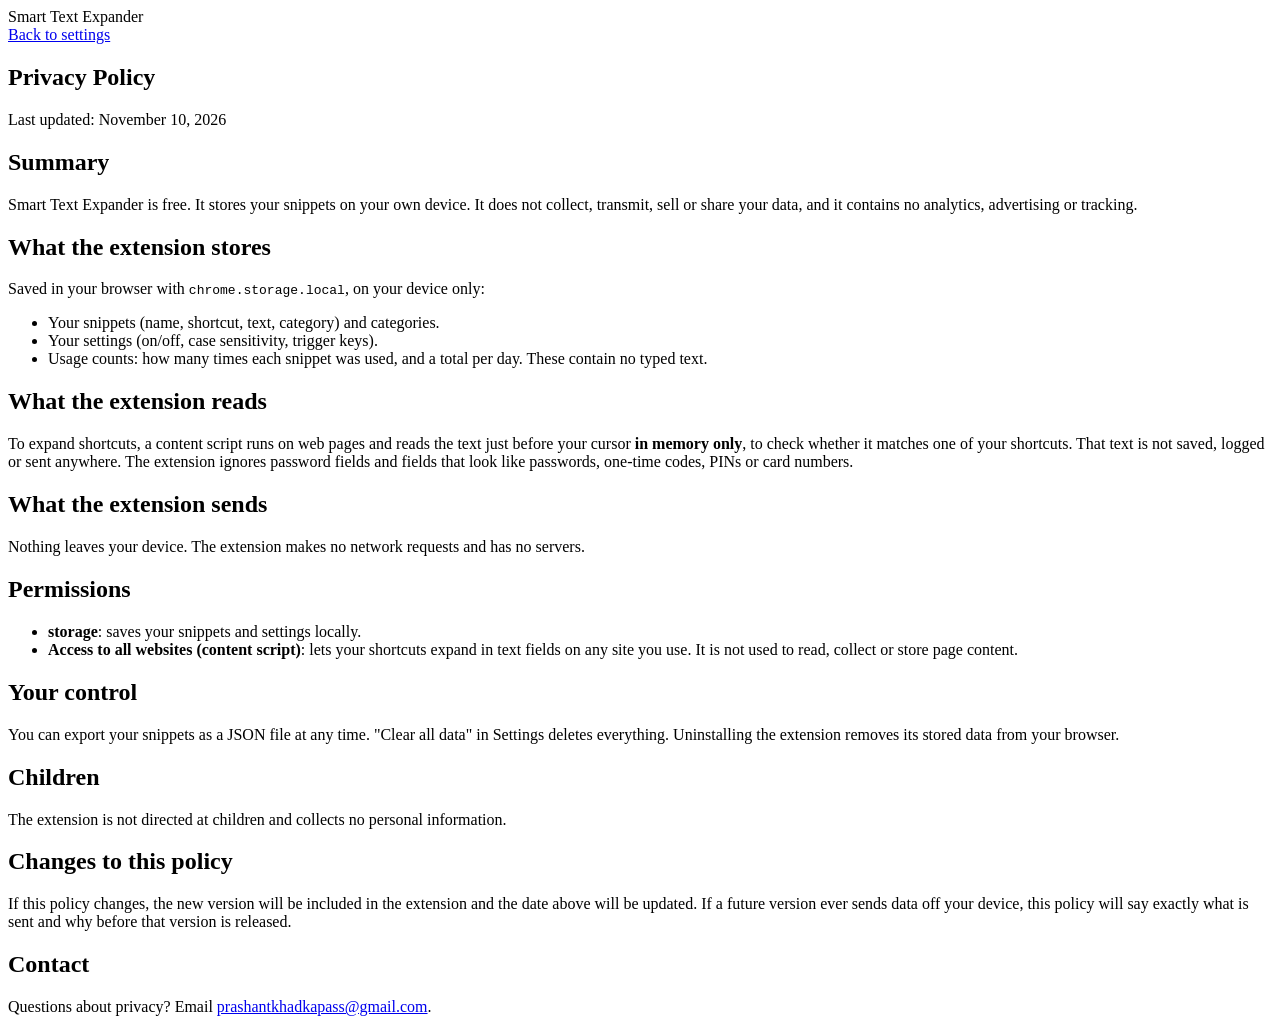
==== privacy-policy.html @ e14b35c2 "Add initial privacy policy page" ====
<!doctype html>
<html lang="en">
<head>
  <meta charset="utf-8">
  <meta name="viewport" content="width=device-width, initial-scale=1">
  <title>Privacy Policy - Smart Text Expander</title>
  <link rel="stylesheet" href="common.css">
  <link rel="stylesheet" href="privacy.css">
</head>
<body>
  <div class="page">
    <header>
      <div class="brand"><img class="logo" src="icons/icon48.png" alt="">Smart Text Expander</div>
      <a class="back" href="options.html#privacy">Back to settings</a>
    </header>
    <article>
      <h1>Privacy Policy</h1>
      <p class="updated">Last updated: November 10, 2026</p>

      <h2>Summary</h2>
      <p>Smart Text Expander is free. It stores your snippets on your own device. It does not collect, transmit, sell or share your data, and it contains no analytics, advertising or tracking.</p>

      <h2>What the extension stores</h2>
      <p>Saved in your browser with <code>chrome.storage.local</code>, on your device only:</p>
      <ul>
        <li>Your snippets (name, shortcut, text, category) and categories.</li>
        <li>Your settings (on/off, case sensitivity, trigger keys).</li>
        <li>Usage counts: how many times each snippet was used, and a total per day. These contain no typed text.</li>
      </ul>

      <h2>What the extension reads</h2>
      <p>To expand shortcuts, a content script runs on web pages and reads the text just before your cursor <b>in memory only</b>, to check whether it matches one of your shortcuts. That text is not saved, logged or sent anywhere. The extension ignores password fields and fields that look like passwords, one-time codes, PINs or card numbers.</p>

      <h2>What the extension sends</h2>
      <p>Nothing leaves your device. The extension makes no network requests and has no servers.</p>

      <h2>Permissions</h2>
      <ul>
        <li><b>storage</b>: saves your snippets and settings locally.</li>
        <li><b>Access to all websites (content script)</b>: lets your shortcuts expand in text fields on any site you use. It is not used to read, collect or store page content.</li>
      </ul>

      <h2>Your control</h2>
      <p>You can export your snippets as a JSON file at any time. "Clear all data" in Settings deletes everything. Uninstalling the extension removes its stored data from your browser.</p>

      <h2>Children</h2>
      <p>The extension is not directed at children and collects no personal information.</p>

      <h2>Changes to this policy</h2>
      <p>If this policy changes, the new version will be included in the extension and the date above will be updated. If a future version ever sends data off your device, this policy will say exactly what is sent and why before that version is released.</p>

      <h2>Contact</h2>
      <p>Questions about privacy? Email <a href="mailto:prashantkhadkapass@gmail.com">prashantkhadkapass@gmail.com</a>.</p>
    </article>
  </div>
</body>
</html>
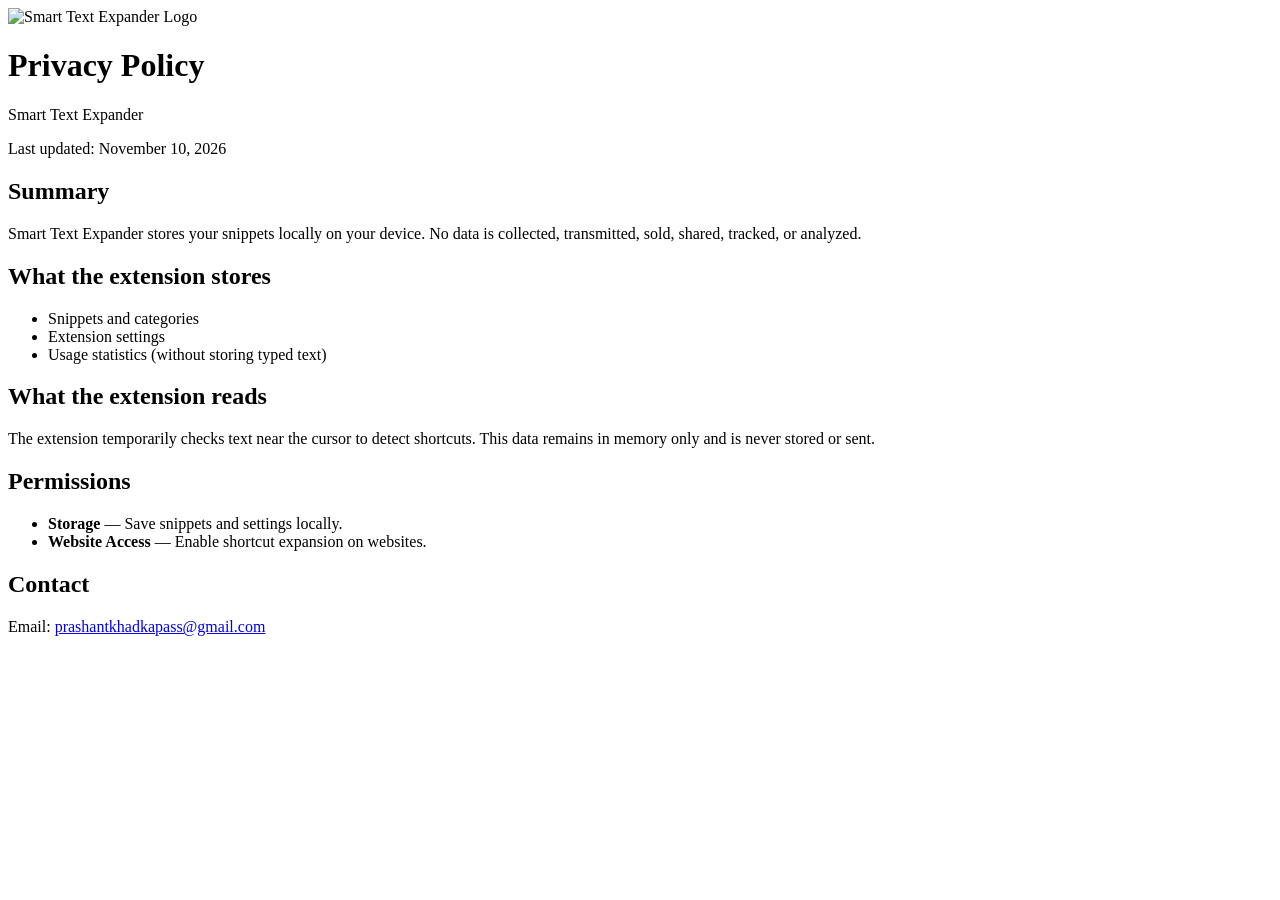
==== commit a38efacb: "Refactor privacy policy structure and content" ====
--- a/privacy-policy.html
+++ b/privacy-policy.html
@@ -4,54 +4,65 @@
   <meta charset="utf-8">
   <meta name="viewport" content="width=device-width, initial-scale=1">
   <title>Privacy Policy - Smart Text Expander</title>
-  <link rel="stylesheet" href="common.css">
+
   <link rel="stylesheet" href="privacy.css">
 </head>
 <body>
-  <div class="page">
-    <header>
-      <div class="brand"><img class="logo" src="icons/icon48.png" alt="">Smart Text Expander</div>
-      <a class="back" href="options.html#privacy">Back to settings</a>
-    </header>
-    <article>
-      <h1>Privacy Policy</h1>
+  <div class="container">
+    <div class="card">
+      <div class="header">
+        <img src="icons/icon48.png" alt="Smart Text Expander Logo">
+        <div>
+          <h1>Privacy Policy</h1>
+          <p>Smart Text Expander</p>
+        </div>
+      </div>
+
       <p class="updated">Last updated: November 10, 2026</p>
 
-      <h2>Summary</h2>
-      <p>Smart Text Expander is free. It stores your snippets on your own device. It does not collect, transmit, sell or share your data, and it contains no analytics, advertising or tracking.</p>
+      <section>
+        <h2>Summary</h2>
+        <p>
+          Smart Text Expander stores your snippets locally on your device.
+          No data is collected, transmitted, sold, shared, tracked, or analyzed.
+        </p>
+      </section>
 
-      <h2>What the extension stores</h2>
-      <p>Saved in your browser with <code>chrome.storage.local</code>, on your device only:</p>
-      <ul>
-        <li>Your snippets (name, shortcut, text, category) and categories.</li>
-        <li>Your settings (on/off, case sensitivity, trigger keys).</li>
-        <li>Usage counts: how many times each snippet was used, and a total per day. These contain no typed text.</li>
-      </ul>
+      <section>
+        <h2>What the extension stores</h2>
+        <ul>
+          <li>Snippets and categories</li>
+          <li>Extension settings</li>
+          <li>Usage statistics (without storing typed text)</li>
+        </ul>
+      </section>
 
-      <h2>What the extension reads</h2>
-      <p>To expand shortcuts, a content script runs on web pages and reads the text just before your cursor <b>in memory only</b>, to check whether it matches one of your shortcuts. That text is not saved, logged or sent anywhere. The extension ignores password fields and fields that look like passwords, one-time codes, PINs or card numbers.</p>
+      <section>
+        <h2>What the extension reads</h2>
+        <p>
+          The extension temporarily checks text near the cursor to detect
+          shortcuts. This data remains in memory only and is never stored or sent.
+        </p>
+      </section>
 
-      <h2>What the extension sends</h2>
-      <p>Nothing leaves your device. The extension makes no network requests and has no servers.</p>
+      <section>
+        <h2>Permissions</h2>
+        <ul>
+          <li><strong>Storage</strong> — Save snippets and settings locally.</li>
+          <li><strong>Website Access</strong> — Enable shortcut expansion on websites.</li>
+        </ul>
+      </section>
 
-      <h2>Permissions</h2>
-      <ul>
-        <li><b>storage</b>: saves your snippets and settings locally.</li>
-        <li><b>Access to all websites (content script)</b>: lets your shortcuts expand in text fields on any site you use. It is not used to read, collect or store page content.</li>
-      </ul>
-
-      <h2>Your control</h2>
-      <p>You can export your snippets as a JSON file at any time. "Clear all data" in Settings deletes everything. Uninstalling the extension removes its stored data from your browser.</p>
-
-      <h2>Children</h2>
-      <p>The extension is not directed at children and collects no personal information.</p>
-
-      <h2>Changes to this policy</h2>
-      <p>If this policy changes, the new version will be included in the extension and the date above will be updated. If a future version ever sends data off your device, this policy will say exactly what is sent and why before that version is released.</p>
-
-      <h2>Contact</h2>
-      <p>Questions about privacy? Email <a href="mailto:prashantkhadkapass@gmail.com">prashantkhadkapass@gmail.com</a>.</p>
-    </article>
+      <section>
+        <h2>Contact</h2>
+        <p>
+          Email:
+          <a href="mailto:prashantkhadkapass@gmail.com">
+            prashantkhadkapass@gmail.com
+          </a>
+        </p>
+      </section>
+    </div>
   </div>
 </body>
 </html>
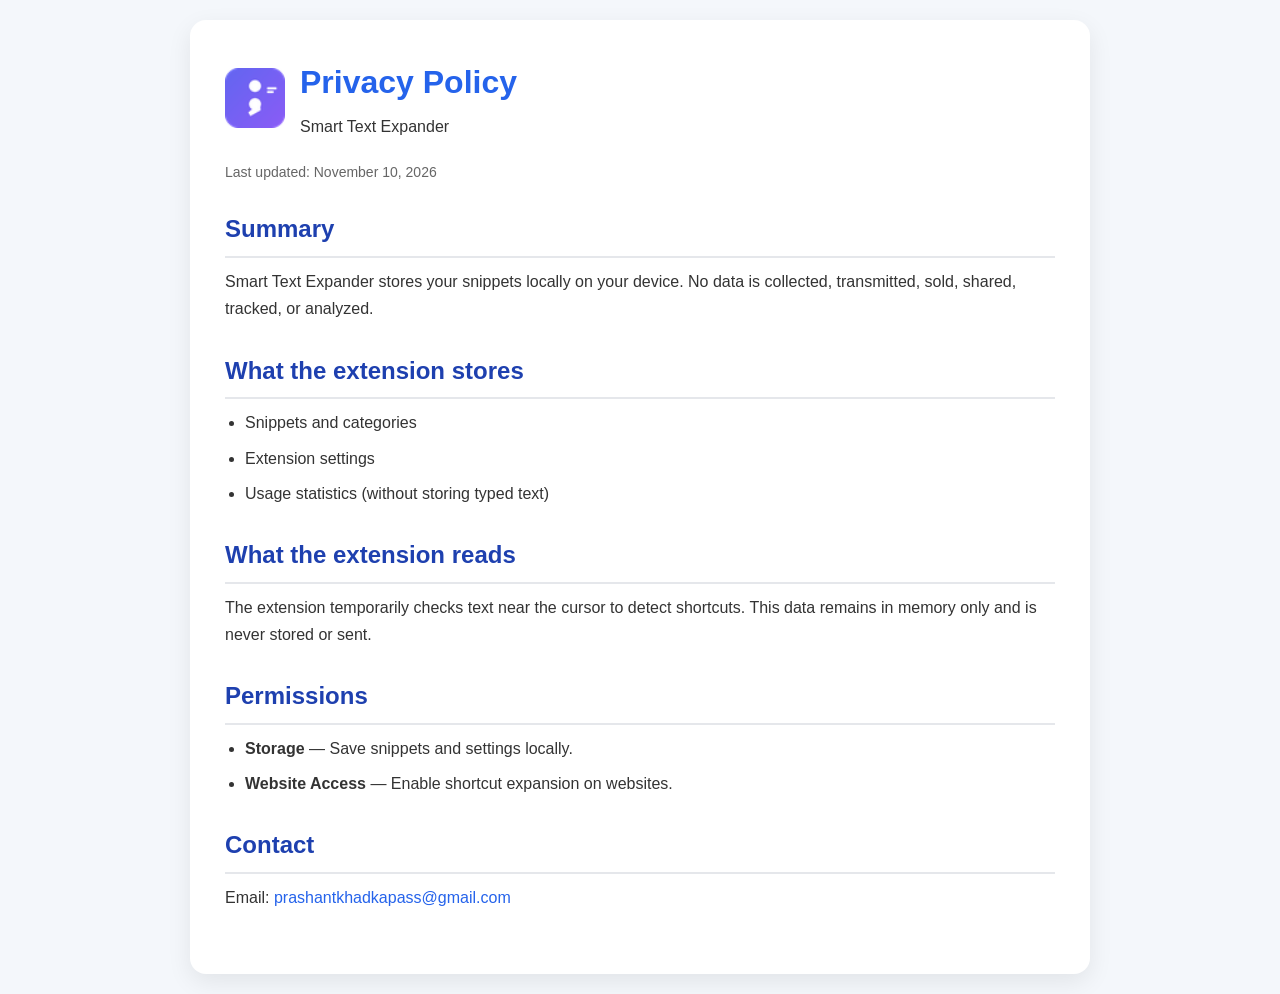
==== commit 414faa60: "Fix image source path in privacy policy" ====
--- a/privacy-policy.html
+++ b/privacy-policy.html
@@ -11,7 +11,7 @@
   <div class="container">
     <div class="card">
       <div class="header">
-        <img src="icons/icon48.png" alt="Smart Text Expander Logo">
+        <img src="icon48.png" alt="Smart Text Expander Logo">
         <div>
           <h1>Privacy Policy</h1>
           <p>Smart Text Expander</p>
--- a/privacy.css
+++ b/privacy.css
@@ -0,0 +1,115 @@
+* {
+    margin: 0;
+    padding: 0;
+    box-sizing: border-box;
+}
+
+body {
+    font-family: "Segoe UI", sans-serif;
+    background: #f4f7fb;
+    color: #333;
+    line-height: 1.7;
+    padding: 20px;
+}
+
+.container {
+    max-width: 900px;
+    margin: 0 auto;
+}
+
+.card {
+    background: #fff;
+    padding: 35px;
+    border-radius: 16px;
+    box-shadow: 0 8px 25px rgba(0,0,0,0.08);
+}
+
+.header {
+    display: flex;
+    align-items: center;
+    gap: 15px;
+    margin-bottom: 20px;
+}
+
+.header img {
+    width: 60px;
+    height: 60px;
+}
+
+.header h1 {
+    color: #2563eb;
+    margin-bottom: 4px;
+}
+
+.updated {
+    color: #666;
+    margin-bottom: 25px;
+    font-size: 14px;
+}
+
+section {
+    margin-bottom: 28px;
+}
+
+section h2 {
+    color: #1e40af;
+    margin-bottom: 10px;
+    border-bottom: 2px solid #e5e7eb;
+    padding-bottom: 6px;
+}
+
+ul {
+    padding-left: 20px;
+}
+
+li {
+    margin-bottom: 8px;
+}
+
+a {
+    color: #2563eb;
+    text-decoration: none;
+}
+
+a:hover {
+    text-decoration: underline;
+}
+
+@media (max-width: 768px) {
+    .card {
+        padding: 20px;
+    }
+
+    .header {
+        flex-direction: column;
+        text-align: center;
+    }
+
+    .header img {
+        width: 50px;
+        height: 50px;
+    }
+
+    .header h1 {
+        font-size: 28px;
+    }
+}
+
+@media (max-width: 480px) {
+    body {
+        padding: 10px;
+    }
+
+    .card {
+        padding: 15px;
+        border-radius: 10px;
+    }
+
+    .header h1 {
+        font-size: 22px;
+    }
+
+    section h2 {
+        font-size: 18px;
+    }
+}
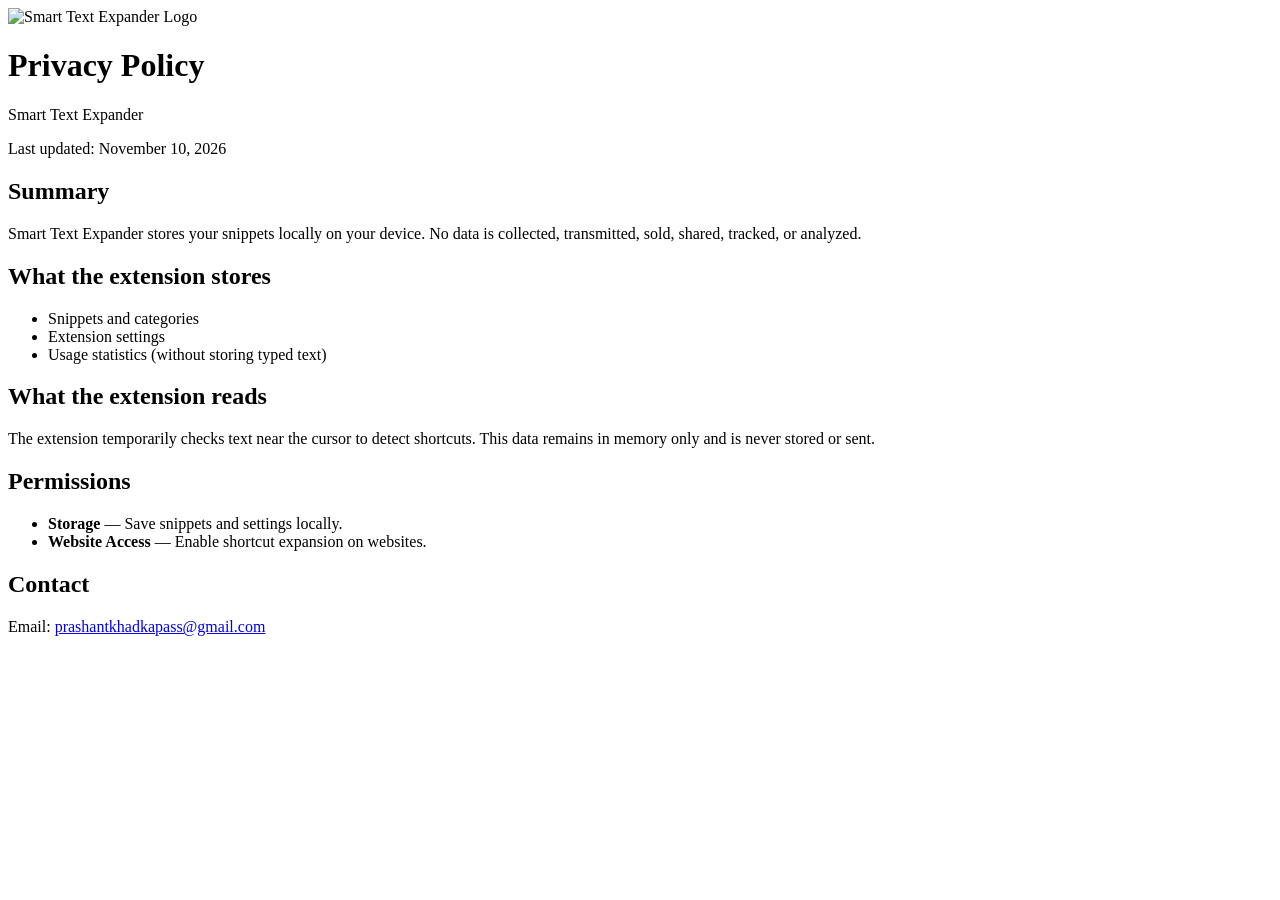
==== commit ef857349: "Fix image source path in privacy-policy.html Updated image source path in privacy policy." ====
--- a/privacy-policy.html
+++ b/privacy-policy.html
@@ -1,17 +1,8 @@
-<!doctype html>
-<html lang="en">
-<head>
-  <meta charset="utf-8">
-  <meta name="viewport" content="width=device-width, initial-scale=1">
-  <title>Privacy Policy - Smart Text Expander</title>
-
-  <link rel="stylesheet" href="privacy.css">
-</head>
 <body>
   <div class="container">
     <div class="card">
       <div class="header">
-        <img src="icon48.png" alt="Smart Text Expander Logo">
+        <img src="icons/icon48.png" alt="Smart Text Expander Logo">
         <div>
           <h1>Privacy Policy</h1>
           <p>Smart Text Expander</p>
@@ -65,4 +56,3 @@
     </div>
   </div>
 </body>
-</html>
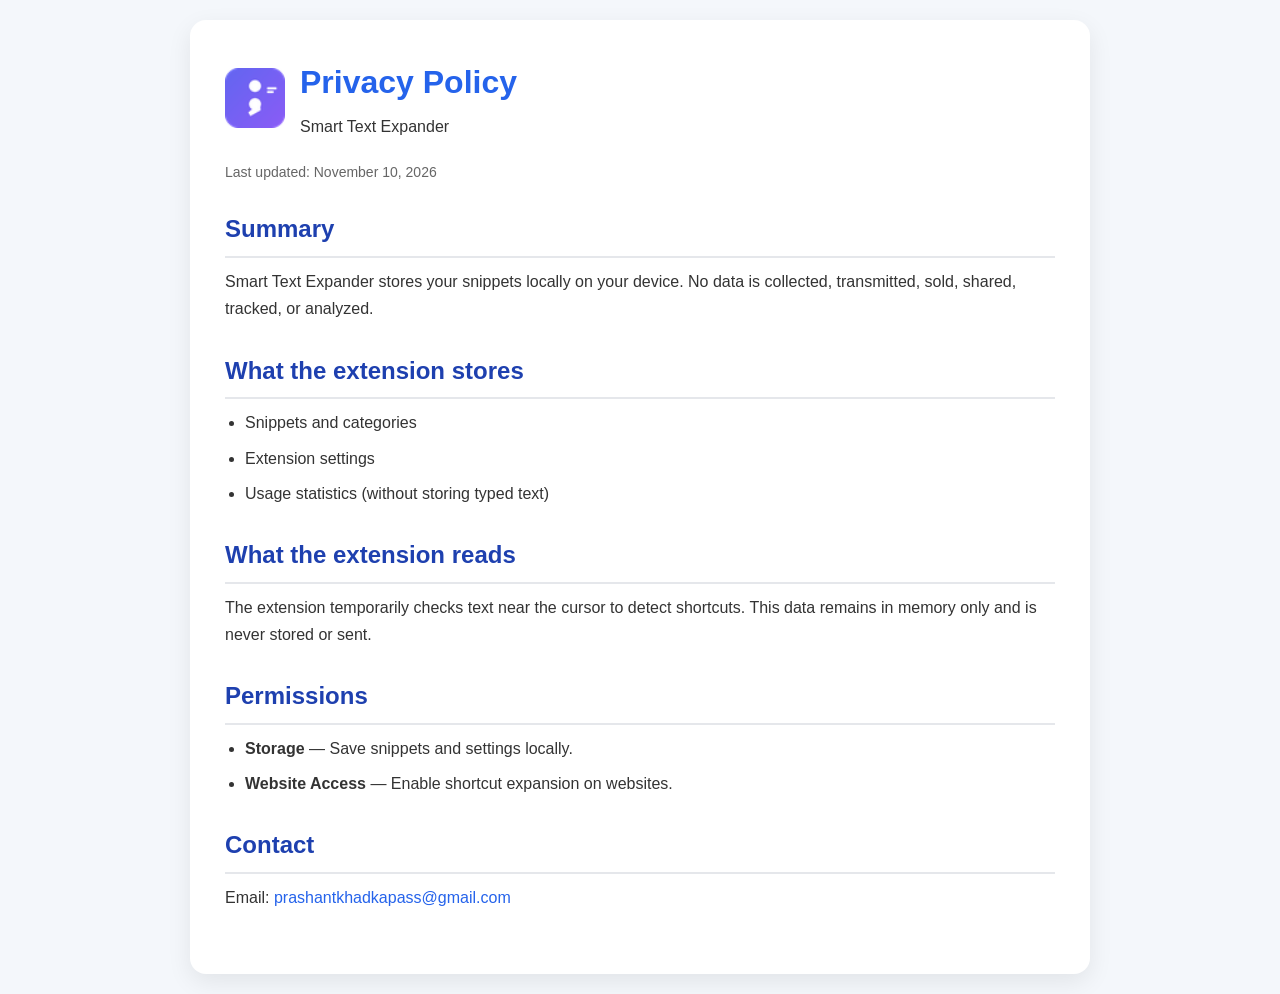
==== commit 96296772: "Update privacy policy HTML structure" ====
--- a/privacy-policy.html
+++ b/privacy-policy.html
@@ -1,3 +1,12 @@
+<!doctype html>
+<html lang="en">
+<head>
+  <meta charset="utf-8">
+  <meta name="viewport" content="width=device-width, initial-scale=1">
+  <title>Privacy Policy - Smart Text Expander</title>
+
+  <link rel="stylesheet" href="privacy.css">
+</head>
 <body>
   <div class="container">
     <div class="card">
@@ -56,3 +65,4 @@
     </div>
   </div>
 </body>
+</html>
--- a/privacy.css
+++ b/privacy.css
@@ -0,0 +1,115 @@
+* {
+    margin: 0;
+    padding: 0;
+    box-sizing: border-box;
+}
+
+body {
+    font-family: "Segoe UI", sans-serif;
+    background: #f4f7fb;
+    color: #333;
+    line-height: 1.7;
+    padding: 20px;
+}
+
+.container {
+    max-width: 900px;
+    margin: 0 auto;
+}
+
+.card {
+    background: #fff;
+    padding: 35px;
+    border-radius: 16px;
+    box-shadow: 0 8px 25px rgba(0,0,0,0.08);
+}
+
+.header {
+    display: flex;
+    align-items: center;
+    gap: 15px;
+    margin-bottom: 20px;
+}
+
+.header img {
+    width: 60px;
+    height: 60px;
+}
+
+.header h1 {
+    color: #2563eb;
+    margin-bottom: 4px;
+}
+
+.updated {
+    color: #666;
+    margin-bottom: 25px;
+    font-size: 14px;
+}
+
+section {
+    margin-bottom: 28px;
+}
+
+section h2 {
+    color: #1e40af;
+    margin-bottom: 10px;
+    border-bottom: 2px solid #e5e7eb;
+    padding-bottom: 6px;
+}
+
+ul {
+    padding-left: 20px;
+}
+
+li {
+    margin-bottom: 8px;
+}
+
+a {
+    color: #2563eb;
+    text-decoration: none;
+}
+
+a:hover {
+    text-decoration: underline;
+}
+
+@media (max-width: 768px) {
+    .card {
+        padding: 20px;
+    }
+
+    .header {
+        flex-direction: column;
+        text-align: center;
+    }
+
+    .header img {
+        width: 50px;
+        height: 50px;
+    }
+
+    .header h1 {
+        font-size: 28px;
+    }
+}
+
+@media (max-width: 480px) {
+    body {
+        padding: 10px;
+    }
+
+    .card {
+        padding: 15px;
+        border-radius: 10px;
+    }
+
+    .header h1 {
+        font-size: 22px;
+    }
+
+    section h2 {
+        font-size: 18px;
+    }
+}
